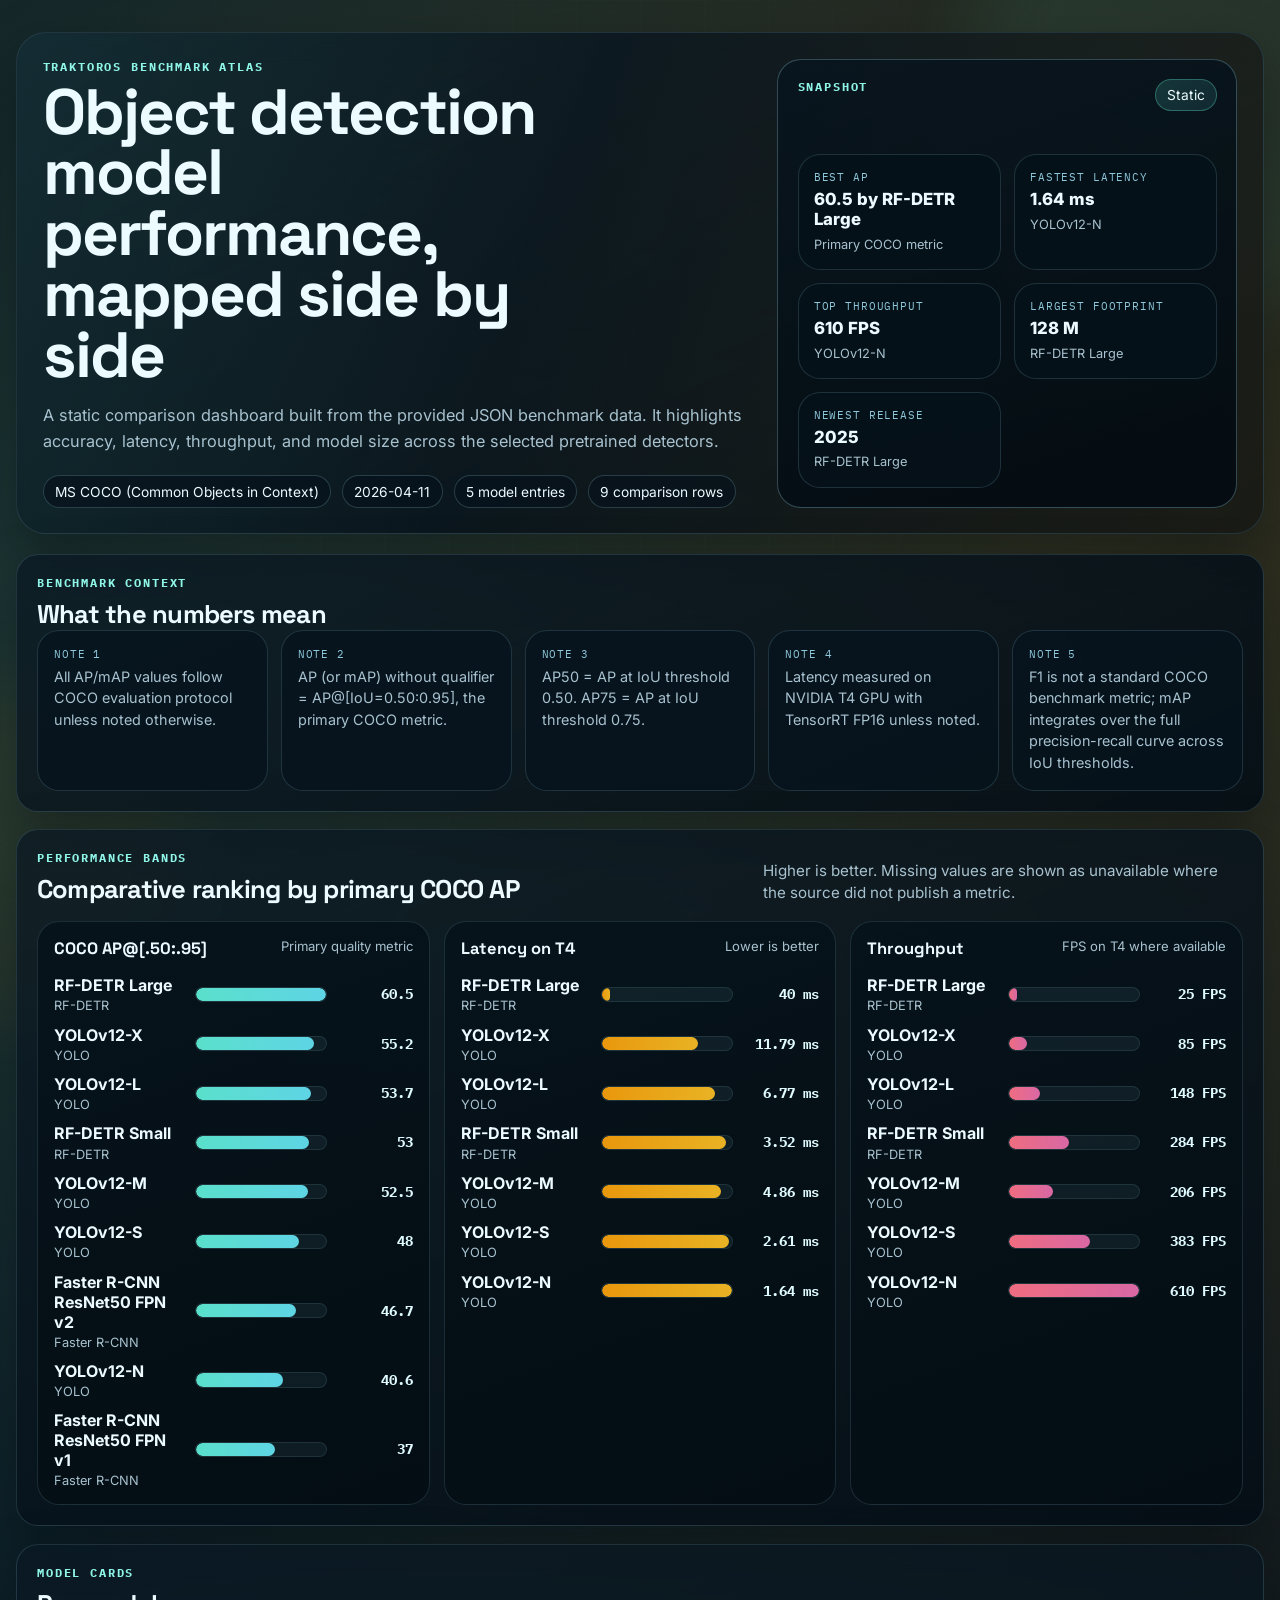
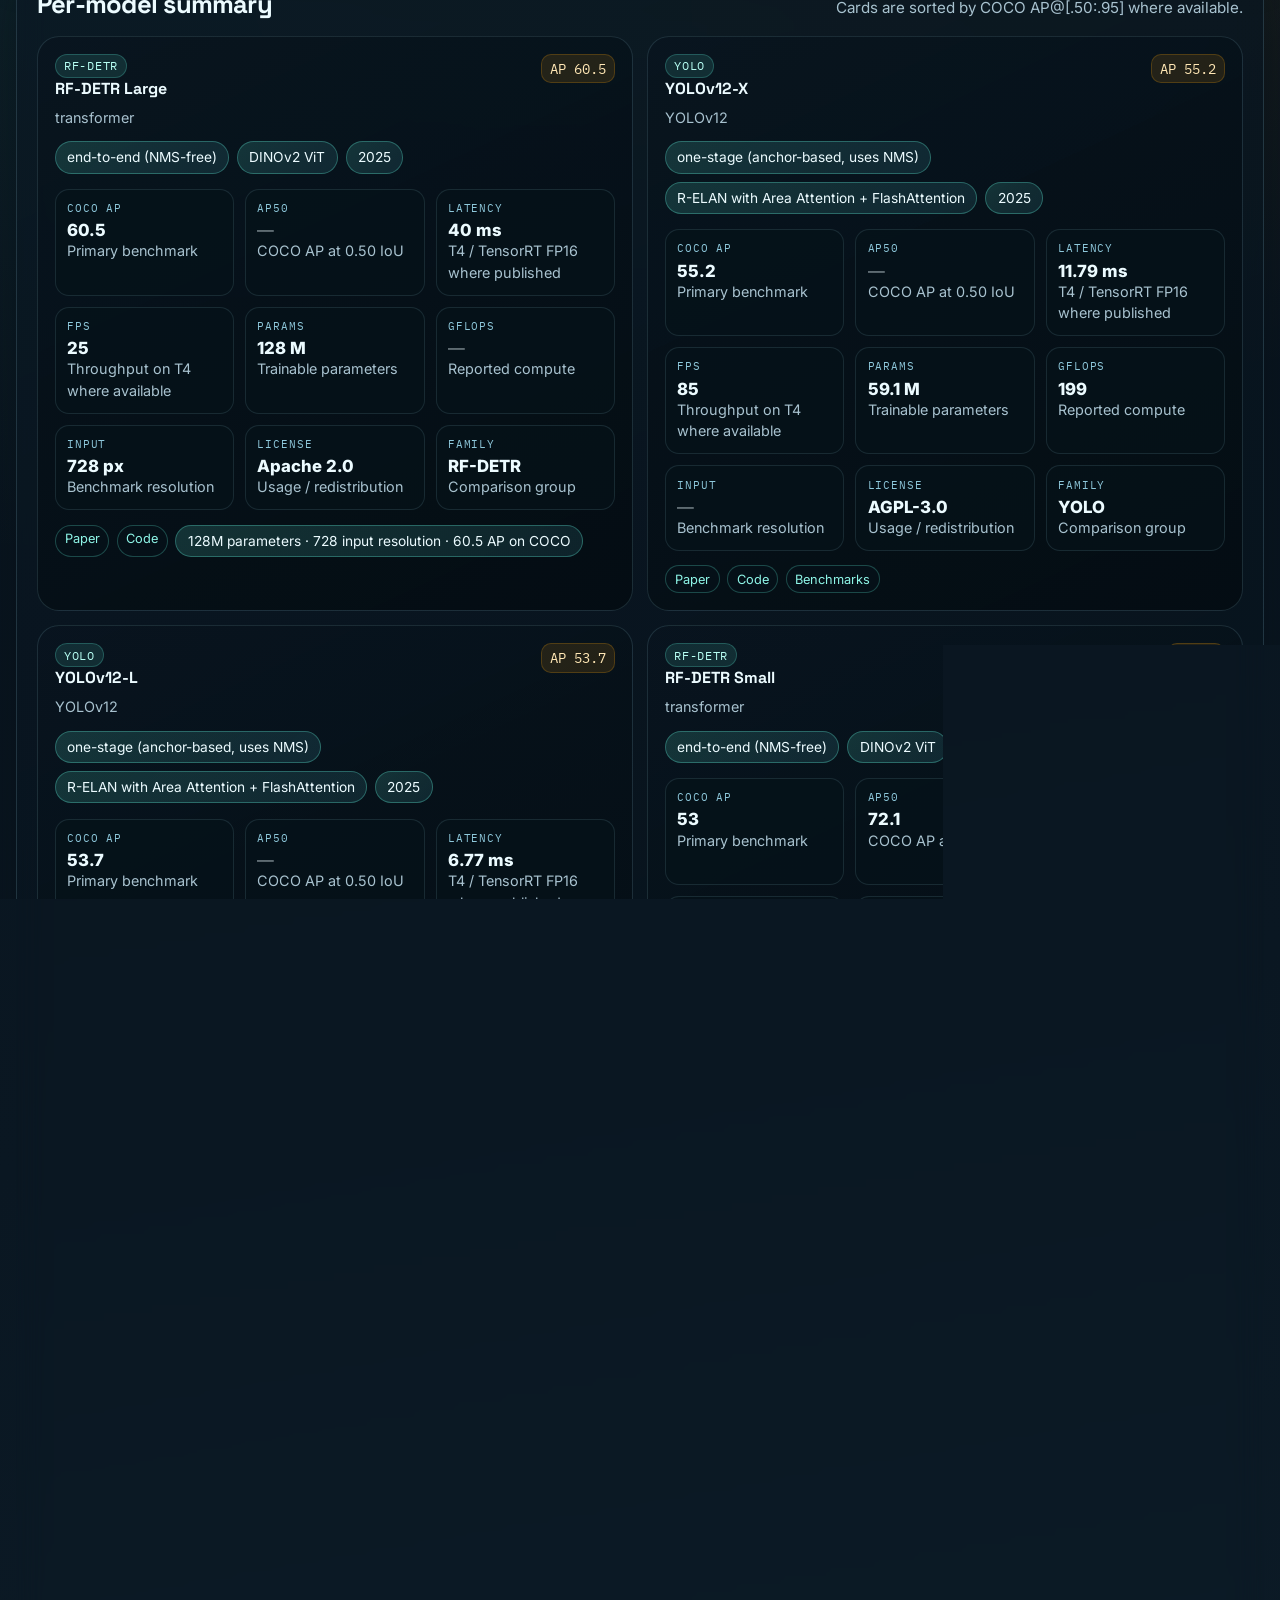
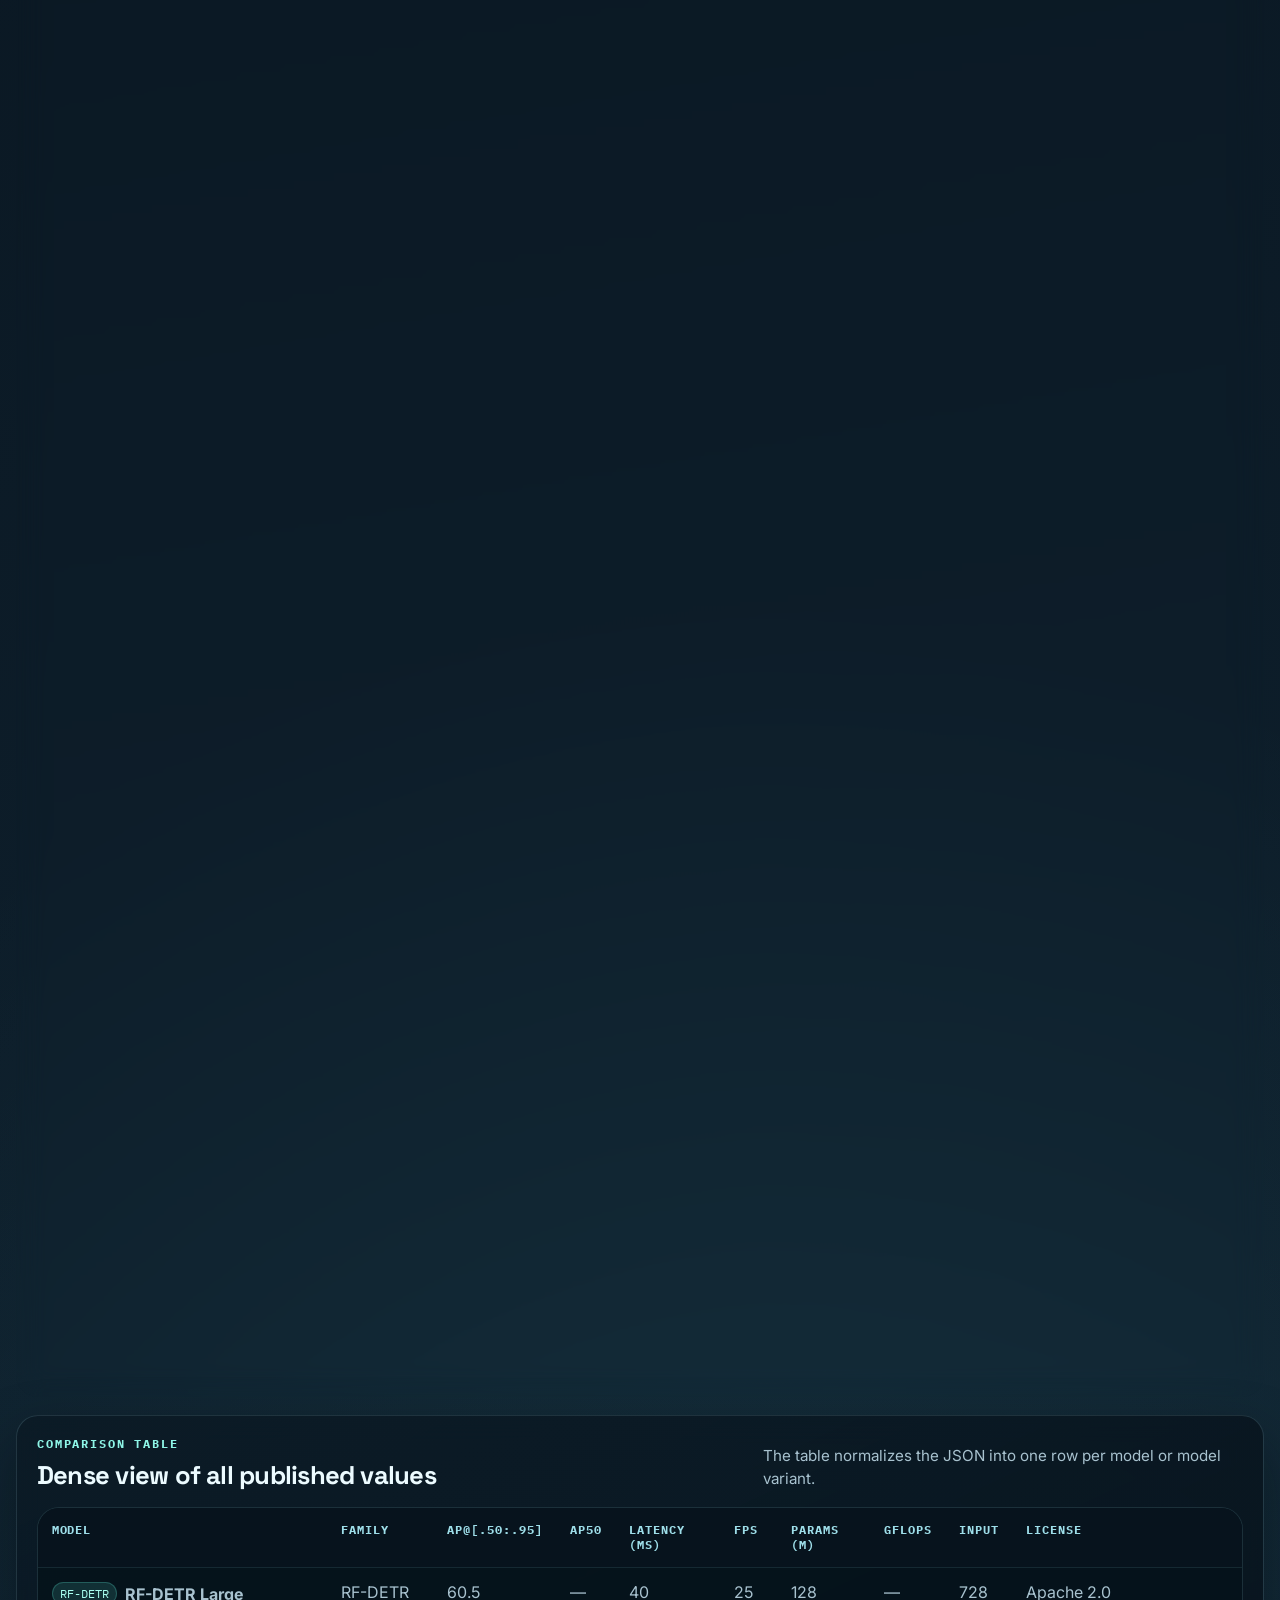
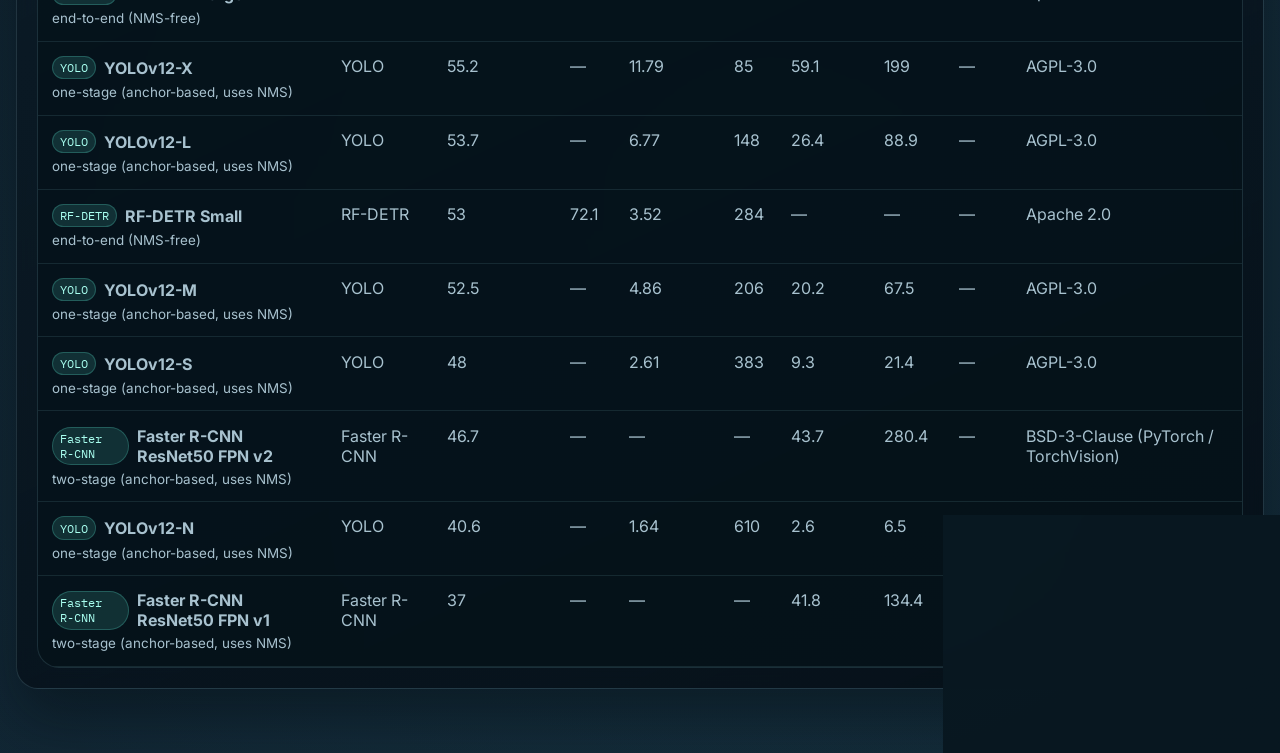
==== frontend/model-comparison/index.html @ 59cdbcd0 "Model overview" ====
<!DOCTYPE html>
<html lang="en">
<head>
    <meta charset="UTF-8">
    <meta name="viewport" content="width=device-width, initial-scale=1.0">
    <title>TraktorOS Model Comparison</title>
    <link rel="preconnect" href="https://fonts.googleapis.com">
    <link rel="preconnect" href="https://fonts.gstatic.com" crossorigin>
    <link href="https://fonts.googleapis.com/css2?family=Inter:wght@400;500;600;700;800&family=Space+Grotesk:wght@500;700&family=IBM+Plex+Mono:wght@400;500;600&display=swap" rel="stylesheet">
    <link rel="stylesheet" href="style.css">
</head>
<body>
    <div class="background-grid" aria-hidden="true"></div>
    <div class="orb orb-a" aria-hidden="true"></div>
    <div class="orb orb-b" aria-hidden="true"></div>

    <main class="shell">
        <section class="hero">
            <div class="hero-copy">
                <p class="eyebrow">TraktorOS benchmark atlas</p>
                <h1>Object detection model performance, mapped side by side</h1>
                <p class="lead">
                    A static comparison dashboard built from the provided JSON benchmark data.
                    It highlights accuracy, latency, throughput, and model size across the selected pretrained detectors.
                </p>
                <div class="hero-meta" id="heroMeta"></div>
            </div>
            <aside class="hero-panel">
                <div class="hero-panel-header">
                    <span class="panel-kicker">Snapshot</span>
                    <span class="panel-badge">Static</span>
                </div>
                <div class="snapshot-grid" id="snapshotGrid"></div>
            </aside>
        </section>

        <section class="section-card section-intro">
            <div class="section-header">
                <div>
                    <p class="section-kicker">Benchmark context</p>
                    <h2>What the numbers mean</h2>
                </div>
            </div>
            <div class="notes-grid" id="notesGrid"></div>
        </section>

        <section class="section-card">
            <div class="section-header compact">
                <div>
                    <p class="section-kicker">Performance bands</p>
                    <h2>Comparative ranking by primary COCO AP</h2>
                </div>
                <p class="section-subtitle">Higher is better. Missing values are shown as unavailable where the source did not publish a metric.</p>
            </div>
            <div class="chart-stack">
                <div class="chart-card">
                    <div class="chart-header">
                        <h3>COCO AP@[.50:.95]</h3>
                        <span class="chart-caption">Primary quality metric</span>
                    </div>
                    <div id="apChart" class="bar-chart"></div>
                </div>
                <div class="chart-card">
                    <div class="chart-header">
                        <h3>Latency on T4</h3>
                        <span class="chart-caption">Lower is better</span>
                    </div>
                    <div id="latencyChart" class="bar-chart"></div>
                </div>
                <div class="chart-card">
                    <div class="chart-header">
                        <h3>Throughput</h3>
                        <span class="chart-caption">FPS on T4 where available</span>
                    </div>
                    <div id="fpsChart" class="bar-chart"></div>
                </div>
            </div>
        </section>

        <section class="section-card">
            <div class="section-header compact">
                <div>
                    <p class="section-kicker">Model cards</p>
                    <h2>Per-model summary</h2>
                </div>
                <p class="section-subtitle">Cards are sorted by COCO AP@[.50:.95] where available.</p>
            </div>
            <div id="modelCards" class="cards-grid"></div>
        </section>

        <section class="section-card">
            <div class="section-header compact">
                <div>
                    <p class="section-kicker">Comparison table</p>
                    <h2>Dense view of all published values</h2>
                </div>
                <p class="section-subtitle">The table normalizes the JSON into one row per model or model variant.</p>
            </div>
            <div class="table-wrap">
                <table class="comparison-table">
                    <thead>
                        <tr>
                            <th>Model</th>
                            <th>Family</th>
                            <th>AP@[.50:.95]</th>
                            <th>AP50</th>
                            <th>Latency (ms)</th>
                            <th>FPS</th>
                            <th>Params (M)</th>
                            <th>GFLOPs</th>
                            <th>Input</th>
                            <th>License</th>
                        </tr>
                    </thead>
                    <tbody id="comparisonTableBody"></tbody>
                </table>
            </div>
        </section>
    </main>

    <script src="data.js"></script>
    <script src="app.js"></script>
</body>
</html>
---- frontend/model-comparison/style.css ----
@import url('https://fonts.googleapis.com/css2?family=Inter:wght@400;500;600;700;800&family=Space+Grotesk:wght@500;700&family=IBM+Plex+Mono:wght@400;500;600&display=swap');

:root {
    --bg-0: #071019;
    --bg-1: #0a1722;
    --bg-2: #102432;
    --panel: rgba(10, 23, 33, 0.78);
    --panel-strong: rgba(7, 17, 26, 0.94);
    --line: rgba(143, 200, 214, 0.18);
    --line-strong: rgba(143, 200, 214, 0.32);
    --text: #ecfbff;
    --muted: #a8c2cf;
    --accent: #5eead4;
    --accent-2: #f59e0b;
    --accent-3: #67e8f9;
    --warn: #fbbf24;
    --danger: #fb7185;
    --good: #34d399;
    --shadow: 0 28px 60px rgba(1, 7, 12, 0.42);
}

* {
    box-sizing: border-box;
}

html,
body {
    min-height: 100%;
}

body {
    margin: 0;
    color: var(--text);
    font-family: 'Inter', sans-serif;
    background:
        radial-gradient(circle at 12% 12%, rgba(94, 234, 212, 0.16), transparent 30%),
        radial-gradient(circle at 85% 10%, rgba(245, 158, 11, 0.18), transparent 28%),
        radial-gradient(circle at 60% 90%, rgba(103, 232, 249, 0.08), transparent 24%),
        linear-gradient(170deg, var(--bg-0) 0%, var(--bg-1) 48%, var(--bg-2) 100%);
    overflow-x: hidden;
}

.background-grid {
    position: fixed;
    inset: 0;
    pointer-events: none;
    opacity: 0.18;
    background-image:
        linear-gradient(rgba(143, 200, 214, 0.14) 1px, transparent 1px),
        linear-gradient(90deg, rgba(143, 200, 214, 0.14) 1px, transparent 1px);
    background-size: 64px 64px;
    mask-image: radial-gradient(circle at center, black 30%, transparent 100%);
}

.orb {
    position: fixed;
    border-radius: 999px;
    filter: blur(40px);
    opacity: 0.38;
    pointer-events: none;
    animation: drift 14s ease-in-out infinite;
}

.orb-a {
    width: 28rem;
    height: 28rem;
    top: -8rem;
    right: -8rem;
    background: rgba(94, 234, 212, 0.22);
}

.orb-b {
    width: 22rem;
    height: 22rem;
    bottom: -8rem;
    left: -10rem;
    background: rgba(245, 158, 11, 0.18);
    animation-delay: -4s;
}

.shell {
    width: min(1600px, calc(100% - 2rem));
    margin: 0 auto;
    padding: 2rem 0 4rem;
    position: relative;
    z-index: 1;
}

.hero,
.section-card {
    border: 1px solid var(--line);
    background: linear-gradient(155deg, rgba(10, 24, 35, 0.74), rgba(5, 14, 22, 0.92));
    box-shadow: var(--shadow);
    backdrop-filter: blur(14px);
}

.hero {
    display: grid;
    grid-template-columns: 1.4fr 0.9fr;
    gap: 1.2rem;
    padding: 1.6rem;
    border-radius: 30px;
    overflow: hidden;
    margin-bottom: 1.2rem;
}

.hero::before {
    content: '';
    position: absolute;
    inset: 0;
    background: linear-gradient(110deg, rgba(94, 234, 212, 0.08), transparent 42%, rgba(245, 158, 11, 0.08));
    pointer-events: none;
}

.hero-copy,
.hero-panel {
    position: relative;
    z-index: 1;
}

.eyebrow,
.section-kicker,
.panel-kicker {
    margin: 0 0 0.5rem;
    text-transform: uppercase;
    letter-spacing: 0.16em;
    font-family: 'IBM Plex Mono', monospace;
    font-size: 0.72rem;
    color: #8ef5e7;
    font-weight: 700;
}

.hero h1,
.section-header h2 {
    margin: 0;
    font-family: 'Space Grotesk', sans-serif;
    letter-spacing: -0.03em;
}

.hero h1 {
    max-width: 14ch;
    font-size: clamp(2.6rem, 5vw, 5rem);
    line-height: 0.95;
}

.lead,
.section-subtitle,
.card-muted,
.table-wrap td,
.table-wrap th {
    color: var(--muted);
}

.lead {
    max-width: 70ch;
    margin: 1rem 0 0;
    line-height: 1.6;
    font-size: 1.02rem;
}

.hero-meta {
    display: flex;
    flex-wrap: wrap;
    gap: 0.7rem;
    margin-top: 1.35rem;
}

.meta-chip,
.panel-badge,
.metric-chip,
.table-pill {
    display: inline-flex;
    align-items: center;
    gap: 0.4rem;
    padding: 0.45rem 0.7rem;
    border-radius: 999px;
    border: 1px solid rgba(143, 200, 214, 0.24);
    background: rgba(8, 19, 28, 0.72);
    color: var(--text);
    font-size: 0.86rem;
}

.panel-badge,
.table-pill {
    background: linear-gradient(135deg, rgba(94, 234, 212, 0.16), rgba(103, 232, 249, 0.1));
    border-color: rgba(94, 234, 212, 0.32);
}

.hero-panel {
    display: flex;
    flex-direction: column;
    justify-content: space-between;
    gap: 1rem;
    padding: 1.2rem;
    border-radius: 24px;
    background: linear-gradient(160deg, rgba(8, 21, 31, 0.82), rgba(4, 12, 18, 0.94));
    border: 1px solid var(--line-strong);
}

.hero-panel-header,
.section-header,
.chart-header {
    display: flex;
    align-items: flex-start;
    justify-content: space-between;
    gap: 1rem;
}

.snapshot-grid {
    display: grid;
    grid-template-columns: repeat(2, minmax(0, 1fr));
    gap: 0.8rem;
}

.snapshot-card,
.note-card,
.chart-card,
.model-card,
.table-wrap,
.section-card {
    border-radius: 22px;
}

.snapshot-card {
    padding: 0.95rem;
    background: rgba(6, 18, 26, 0.8);
    border: 1px solid rgba(143, 200, 214, 0.18);
}

.snapshot-label,
.metric-label,
.small-label {
    display: block;
    font-family: 'IBM Plex Mono', monospace;
    text-transform: uppercase;
    letter-spacing: 0.08em;
    color: #8ec8db;
    font-size: 0.67rem;
    margin-bottom: 0.32rem;
}

.snapshot-value,
.metric-value {
    font-size: 1.05rem;
    font-weight: 800;
    line-height: 1.2;
}

.snapshot-note {
    display: block;
    margin-top: 0.4rem;
    color: var(--muted);
    font-size: 0.8rem;
    line-height: 1.4;
}

.section-card {
    padding: 1.25rem;
    margin-top: 1.1rem;
}

.section-header.compact {
    align-items: end;
}

.section-header h2 {
    font-size: clamp(1.4rem, 2vw, 2rem);
}

.section-subtitle {
    margin: 0;
    max-width: 48ch;
    line-height: 1.5;
    font-size: 0.95rem;
}

.notes-grid {
    display: grid;
    grid-template-columns: repeat(5, minmax(0, 1fr));
    gap: 0.8rem;
}

.note-card {
    padding: 1rem;
    background: rgba(7, 20, 30, 0.82);
    border: 1px solid rgba(143, 200, 214, 0.18);
}

.note-card h3,
.model-card h3 {
    margin: 0 0 0.5rem;
    font-family: 'Space Grotesk', sans-serif;
    font-size: 1rem;
}

.note-card p,
.model-card p,
.model-metric .metric-note {
    margin: 0;
    color: var(--muted);
    line-height: 1.5;
    font-size: 0.9rem;
}

.chart-stack {
    display: grid;
    grid-template-columns: repeat(3, minmax(0, 1fr));
    gap: 0.85rem;
    margin-top: 1rem;
}

.chart-card {
    padding: 1rem;
    background: linear-gradient(160deg, rgba(7, 19, 27, 0.9), rgba(4, 14, 20, 0.94));
    border: 1px solid rgba(143, 200, 214, 0.16);
}

.chart-header h3 {
    margin: 0;
    font-size: 1.03rem;
    font-family: 'Space Grotesk', sans-serif;
}

.chart-caption {
    color: var(--muted);
    font-size: 0.82rem;
}

.bar-chart {
    display: grid;
    gap: 0.7rem;
    margin-top: 1rem;
}

.bar-row {
    display: grid;
    grid-template-columns: minmax(8rem, 1.5fr) minmax(0, 3fr) auto;
    gap: 0.8rem;
    align-items: center;
}

.bar-label {
    display: flex;
    flex-direction: column;
    gap: 0.2rem;
}

.bar-name {
    font-weight: 700;
    line-height: 1.25;
}

.bar-sub {
    font-size: 0.8rem;
    color: var(--muted);
}

.bar-track {
    position: relative;
    height: 0.95rem;
    border-radius: 999px;
    background: rgba(143, 200, 214, 0.08);
    overflow: hidden;
    border: 1px solid rgba(143, 200, 214, 0.12);
}

.bar-fill {
    position: absolute;
    inset: 0 auto 0 0;
    border-radius: inherit;
    background: linear-gradient(90deg, rgba(94, 234, 212, 0.95), rgba(103, 232, 249, 0.9));
}

.bar-fill.alt {
    background: linear-gradient(90deg, rgba(245, 158, 11, 0.95), rgba(251, 191, 36, 0.92));
}

.bar-fill.danger {
    background: linear-gradient(90deg, rgba(251, 113, 133, 0.95), rgba(244, 114, 182, 0.88));
}

.bar-value {
    min-width: 4.6rem;
    text-align: right;
    font-weight: 700;
    font-family: 'IBM Plex Mono', monospace;
    font-size: 0.86rem;
    color: #dffbff;
}

.cards-grid {
    display: grid;
    grid-template-columns: repeat(2, minmax(0, 1fr));
    gap: 0.9rem;
    margin-top: 1rem;
}

.model-card {
    padding: 1.05rem;
    background: linear-gradient(155deg, rgba(9, 21, 31, 0.84), rgba(4, 13, 19, 0.96));
    border: 1px solid rgba(143, 200, 214, 0.16);
}

.model-topline {
    display: flex;
    justify-content: space-between;
    gap: 1rem;
    align-items: start;
}

.model-family {
    display: inline-flex;
    align-items: center;
    gap: 0.4rem;
    padding: 0.22rem 0.52rem;
    border-radius: 999px;
    background: rgba(94, 234, 212, 0.12);
    color: #b7fff4;
    border: 1px solid rgba(94, 234, 212, 0.24);
    font-size: 0.72rem;
    font-family: 'IBM Plex Mono', monospace;
    text-transform: uppercase;
    letter-spacing: 0.06em;
}

.model-score {
    font-family: 'IBM Plex Mono', monospace;
    font-size: 0.88rem;
    padding: 0.3rem 0.5rem;
    border-radius: 10px;
    background: rgba(245, 158, 11, 0.12);
    border: 1px solid rgba(245, 158, 11, 0.22);
    color: #ffe7b5;
}

.model-tag-row {
    display: flex;
    flex-wrap: wrap;
    gap: 0.5rem;
    margin-top: 0.8rem;
}

.metric-grid {
    display: grid;
    grid-template-columns: repeat(3, minmax(0, 1fr));
    gap: 0.7rem;
    margin-top: 0.95rem;
}

.model-metric {
    padding: 0.7rem;
    border-radius: 14px;
    border: 1px solid rgba(143, 200, 214, 0.14);
    background: rgba(6, 18, 26, 0.72);
}

.metric-value.missing {
    color: rgba(236, 251, 255, 0.42);
    font-weight: 600;
}

.metric-note {
    display: block;
    margin-top: 0.28rem;
    font-size: 0.76rem;
}

.sources {
    display: flex;
    flex-wrap: wrap;
    gap: 0.45rem;
    margin-top: 0.9rem;
}

.source-link {
    color: #8ef5e7;
    text-decoration: none;
    font-size: 0.8rem;
    padding: 0.35rem 0.55rem;
    border-radius: 999px;
    border: 1px solid rgba(94, 234, 212, 0.26);
    background: rgba(6, 18, 26, 0.75);
}

.source-link:hover {
    border-color: rgba(94, 234, 212, 0.5);
    background: rgba(94, 234, 212, 0.12);
}

.table-wrap {
    overflow: auto;
    border: 1px solid rgba(143, 200, 214, 0.16);
    background: rgba(6, 18, 26, 0.78);
    margin-top: 1rem;
}

.comparison-table {
    width: 100%;
    border-collapse: collapse;
    min-width: 1080px;
}

.comparison-table th,
.comparison-table td {
    text-align: left;
    padding: 0.9rem 0.85rem;
    border-bottom: 1px solid rgba(143, 200, 214, 0.12);
    vertical-align: top;
}

.comparison-table th {
    position: sticky;
    top: 0;
    background: rgba(8, 20, 30, 0.98);
    font-family: 'IBM Plex Mono', monospace;
    font-size: 0.74rem;
    text-transform: uppercase;
    letter-spacing: 0.08em;
    color: #9edee9;
    z-index: 1;
}

.row-top {
    display: flex;
    align-items: center;
    gap: 0.5rem;
    margin-bottom: 0.3rem;
}

.model-badge {
    display: inline-flex;
    align-items: center;
    justify-content: center;
    min-width: 2.3rem;
    padding: 0.2rem 0.45rem;
    border-radius: 999px;
    background: rgba(94, 234, 212, 0.14);
    color: #a9fff0;
    border: 1px solid rgba(94, 234, 212, 0.24);
    font-family: 'IBM Plex Mono', monospace;
    font-size: 0.72rem;
}

.cell-small {
    font-size: 0.84rem;
    color: var(--muted);
}

.compare-pill {
    display: inline-flex;
    padding: 0.3rem 0.45rem;
    border-radius: 10px;
    background: rgba(143, 200, 214, 0.1);
    border: 1px solid rgba(143, 200, 214, 0.14);
    font-family: 'IBM Plex Mono', monospace;
    font-size: 0.8rem;
}

.empty-state {
    color: var(--muted);
    padding: 0.75rem 0;
}

@keyframes drift {
    0% {
        transform: translate3d(0, 0, 0);
    }
    50% {
        transform: translate3d(0, -18px, 0);
    }
    100% {
        transform: translate3d(0, 0, 0);
    }
}

@media (max-width: 1180px) {
    .hero,
    .chart-stack,
    .notes-grid,
    .cards-grid,
    .metric-grid {
        grid-template-columns: 1fr;
    }

    .hero h1 {
        max-width: none;
    }
}

@media (max-width: 720px) {
    .shell {
        width: min(100% - 1rem, 1600px);
        padding-top: 1rem;
    }

    .hero,
    .section-card {
        border-radius: 22px;
    }

    .bar-row {
        grid-template-columns: 1fr;
        gap: 0.35rem;
    }

    .bar-value {
        text-align: left;
    }
}
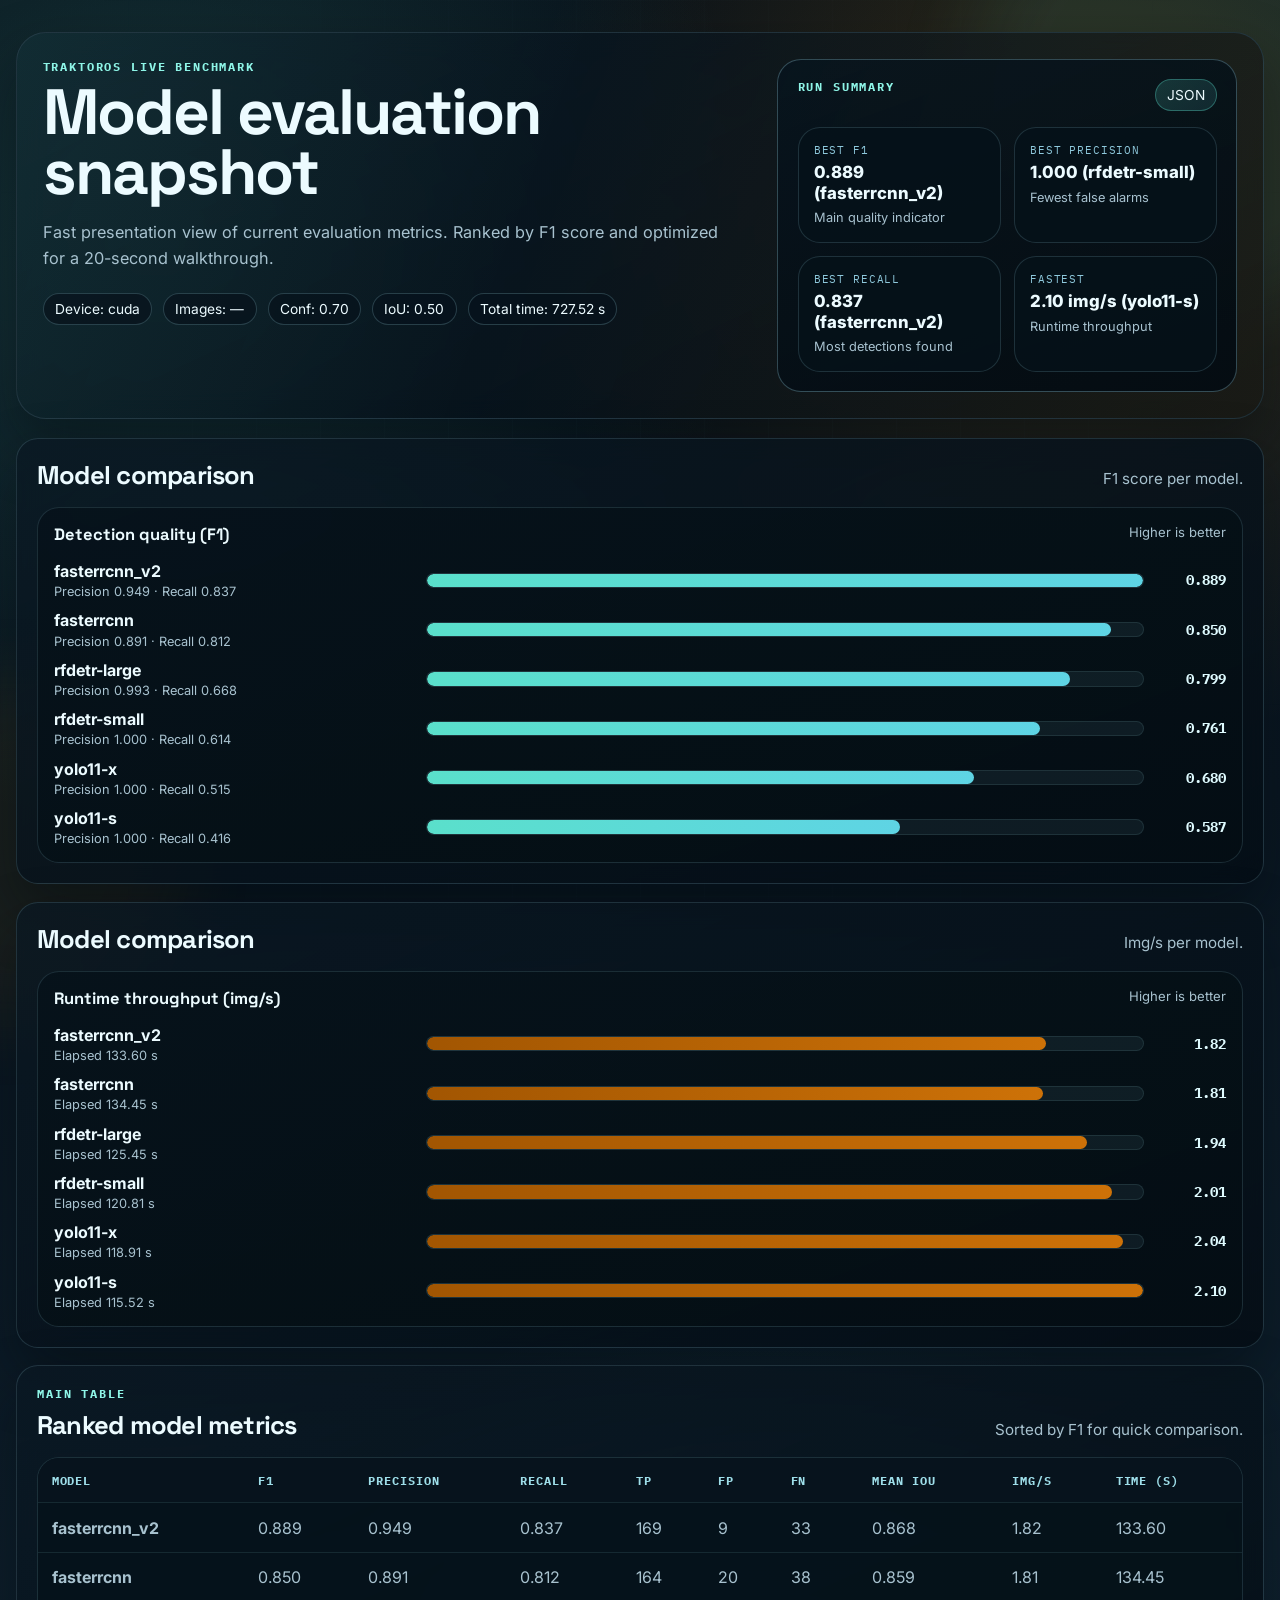
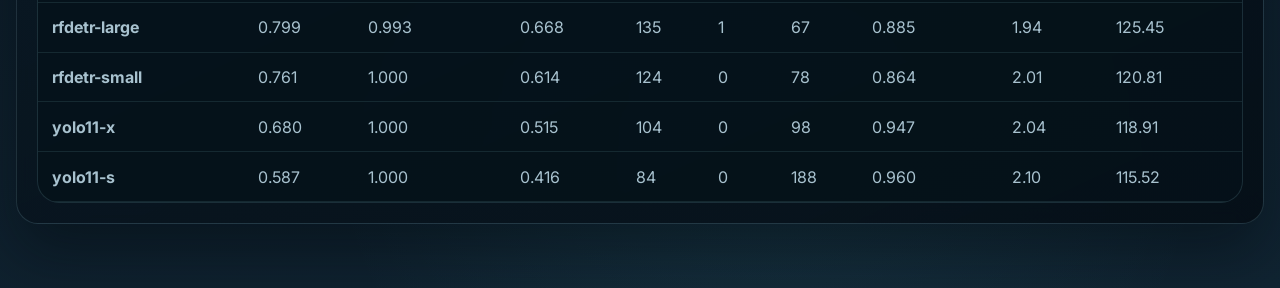
==== commit 8be8cd02: "Final eval" ====
--- a/frontend/model-comparison/index.html
+++ b/frontend/model-comparison/index.html
@@ -3,7 +3,7 @@
 <head>
     <meta charset="UTF-8">
     <meta name="viewport" content="width=device-width, initial-scale=1.0">
-    <title>TraktorOS Model Comparison</title>
+    <title>TraktorOS Model Eval Results</title>
     <link rel="preconnect" href="https://fonts.googleapis.com">
     <link rel="preconnect" href="https://fonts.gstatic.com" crossorigin>
     <link href="https://fonts.googleapis.com/css2?family=Inter:wght@400;500;600;700;800&family=Space+Grotesk:wght@500;700&family=IBM+Plex+Mono:wght@400;500;600&display=swap" rel="stylesheet">
@@ -17,62 +17,37 @@
     <main class="shell">
         <section class="hero">
             <div class="hero-copy">
-                <p class="eyebrow">TraktorOS benchmark atlas</p>
-                <h1>Object detection model performance, mapped side by side</h1>
+                <p class="eyebrow">TraktorOS live benchmark</p>
+                <h1>Model evaluation snapshot</h1>
                 <p class="lead">
-                    A static comparison dashboard built from the provided JSON benchmark data.
-                    It highlights accuracy, latency, throughput, and model size across the selected pretrained detectors.
+                    Fast presentation view of current evaluation metrics.
+                    Ranked by F1 score and optimized for a 20-second walkthrough.
                 </p>
                 <div class="hero-meta" id="heroMeta"></div>
             </div>
             <aside class="hero-panel">
                 <div class="hero-panel-header">
-                    <span class="panel-kicker">Snapshot</span>
-                    <span class="panel-badge">Static</span>
+                    <span class="panel-kicker">Run summary</span>
+                    <span class="panel-badge">JSON</span>
                 </div>
                 <div class="snapshot-grid" id="snapshotGrid"></div>
             </aside>
         </section>
 
-        <section class="section-card section-intro">
-            <div class="section-header">
-                <div>
-                    <p class="section-kicker">Benchmark context</p>
-                    <h2>What the numbers mean</h2>
-                </div>
-            </div>
-            <div class="notes-grid" id="notesGrid"></div>
-        </section>
-
         <section class="section-card">
             <div class="section-header compact">
                 <div>
-                    <p class="section-kicker">Performance bands</p>
-                    <h2>Comparative ranking by primary COCO AP</h2>
+                    <h2>Model comparison</h2>
                 </div>
-                <p class="section-subtitle">Higher is better. Missing values are shown as unavailable where the source did not publish a metric.</p>
+                <p class="section-subtitle">F1 score per model.</p>
             </div>
-            <div class="chart-stack">
+            <div class="chart-stack single-chart">
                 <div class="chart-card">
                     <div class="chart-header">
-                        <h3>COCO AP@[.50:.95]</h3>
-                        <span class="chart-caption">Primary quality metric</span>
+                        <h3>Detection quality (F1)</h3>
+                        <span class="chart-caption">Higher is better</span>
                     </div>
-                    <div id="apChart" class="bar-chart"></div>
-                </div>
-                <div class="chart-card">
-                    <div class="chart-header">
-                        <h3>Latency on T4</h3>
-                        <span class="chart-caption">Lower is better</span>
-                    </div>
-                    <div id="latencyChart" class="bar-chart"></div>
-                </div>
-                <div class="chart-card">
-                    <div class="chart-header">
-                        <h3>Throughput</h3>
-                        <span class="chart-caption">FPS on T4 where available</span>
-                    </div>
-                    <div id="fpsChart" class="bar-chart"></div>
+                    <div id="f1Chart" class="bar-chart"></div>
                 </div>
             </div>
         </section>
@@ -80,36 +55,43 @@
         <section class="section-card">
             <div class="section-header compact">
                 <div>
-                    <p class="section-kicker">Model cards</p>
-                    <h2>Per-model summary</h2>
+                    <h2>Model comparison</h2>
                 </div>
-                <p class="section-subtitle">Cards are sorted by COCO AP@[.50:.95] where available.</p>
+                <p class="section-subtitle">Img/s per model.</p>
             </div>
-            <div id="modelCards" class="cards-grid"></div>
+            <div class="chart-stack single-chart">
+                <div class="chart-card">
+                    <div class="chart-header">
+                        <h3>Runtime throughput (img/s)</h3>
+                        <span class="chart-caption">Higher is better</span>
+                    </div>
+                    <div id="imgPerSecChart" class="bar-chart"></div>
+                </div>
+            </div>
         </section>
 
         <section class="section-card">
             <div class="section-header compact">
                 <div>
-                    <p class="section-kicker">Comparison table</p>
-                    <h2>Dense view of all published values</h2>
+                    <p class="section-kicker">Main table</p>
+                    <h2>Ranked model metrics</h2>
                 </div>
-                <p class="section-subtitle">The table normalizes the JSON into one row per model or model variant.</p>
+                <p class="section-subtitle">Sorted by F1 for quick comparison.</p>
             </div>
             <div class="table-wrap">
                 <table class="comparison-table">
                     <thead>
                         <tr>
                             <th>Model</th>
-                            <th>Family</th>
-                            <th>AP@[.50:.95]</th>
-                            <th>AP50</th>
-                            <th>Latency (ms)</th>
-                            <th>FPS</th>
-                            <th>Params (M)</th>
-                            <th>GFLOPs</th>
-                            <th>Input</th>
-                            <th>License</th>
+                            <th>F1</th>
+                            <th>Precision</th>
+                            <th>Recall</th>
+                            <th>TP</th>
+                            <th>FP</th>
+                            <th>FN</th>
+                            <th>Mean IoU</th>
+                            <th>Img/s</th>
+                            <th>Time (s)</th>
                         </tr>
                     </thead>
                     <tbody id="comparisonTableBody"></tbody>
@@ -118,7 +100,6 @@
         </section>
     </main>
 
-    <script src="data.js"></script>
     <script src="app.js"></script>
 </body>
 </html>
--- a/frontend/model-comparison/style.css
+++ b/frontend/model-comparison/style.css
@@ -309,6 +309,14 @@
     margin-top: 1rem;
 }
 
+.chart-stack.single-chart {
+    grid-template-columns: 1fr;
+}
+
+.chart-stack.two-charts {
+    grid-template-columns: 1fr;
+}
+
 .chart-card {
     padding: 1rem;
     background: linear-gradient(160deg, rgba(7, 19, 27, 0.9), rgba(4, 14, 20, 0.94));
@@ -364,6 +372,27 @@
     border: 1px solid rgba(143, 200, 214, 0.12);
 }
 
+.bar-metrics {
+    display: grid;
+    gap: 0.45rem;
+}
+
+.bar-duo {
+    display: grid;
+    grid-template-columns: auto minmax(0, 1fr) auto;
+    gap: 0.6rem;
+    align-items: center;
+}
+
+.bar-mini-label {
+    width: 3.2rem;
+    font-family: 'IBM Plex Mono', monospace;
+    text-transform: uppercase;
+    letter-spacing: 0.06em;
+    font-size: 0.72rem;
+    color: #9edee9;
+}
+
 .bar-fill {
     position: absolute;
     inset: 0 auto 0 0;
@@ -372,7 +401,7 @@
 }
 
 .bar-fill.alt {
-    background: linear-gradient(90deg, rgba(245, 158, 11, 0.95), rgba(251, 191, 36, 0.92));
+    background: linear-gradient(90deg, rgba(168, 88, 0, 0.96), rgba(217, 119, 6, 0.94));
 }
 
 .bar-fill.danger {
@@ -380,7 +409,7 @@
 }
 
 .bar-value {
-    min-width: 4.6rem;
+    min-width: 4.3rem;
     text-align: right;
     font-weight: 700;
     font-family: 'IBM Plex Mono', monospace;
@@ -603,6 +632,15 @@
         gap: 0.35rem;
     }
 
+    .bar-duo {
+        grid-template-columns: 1fr;
+        gap: 0.2rem;
+    }
+
+    .bar-mini-label {
+        width: auto;
+    }
+
     .bar-value {
         text-align: left;
     }
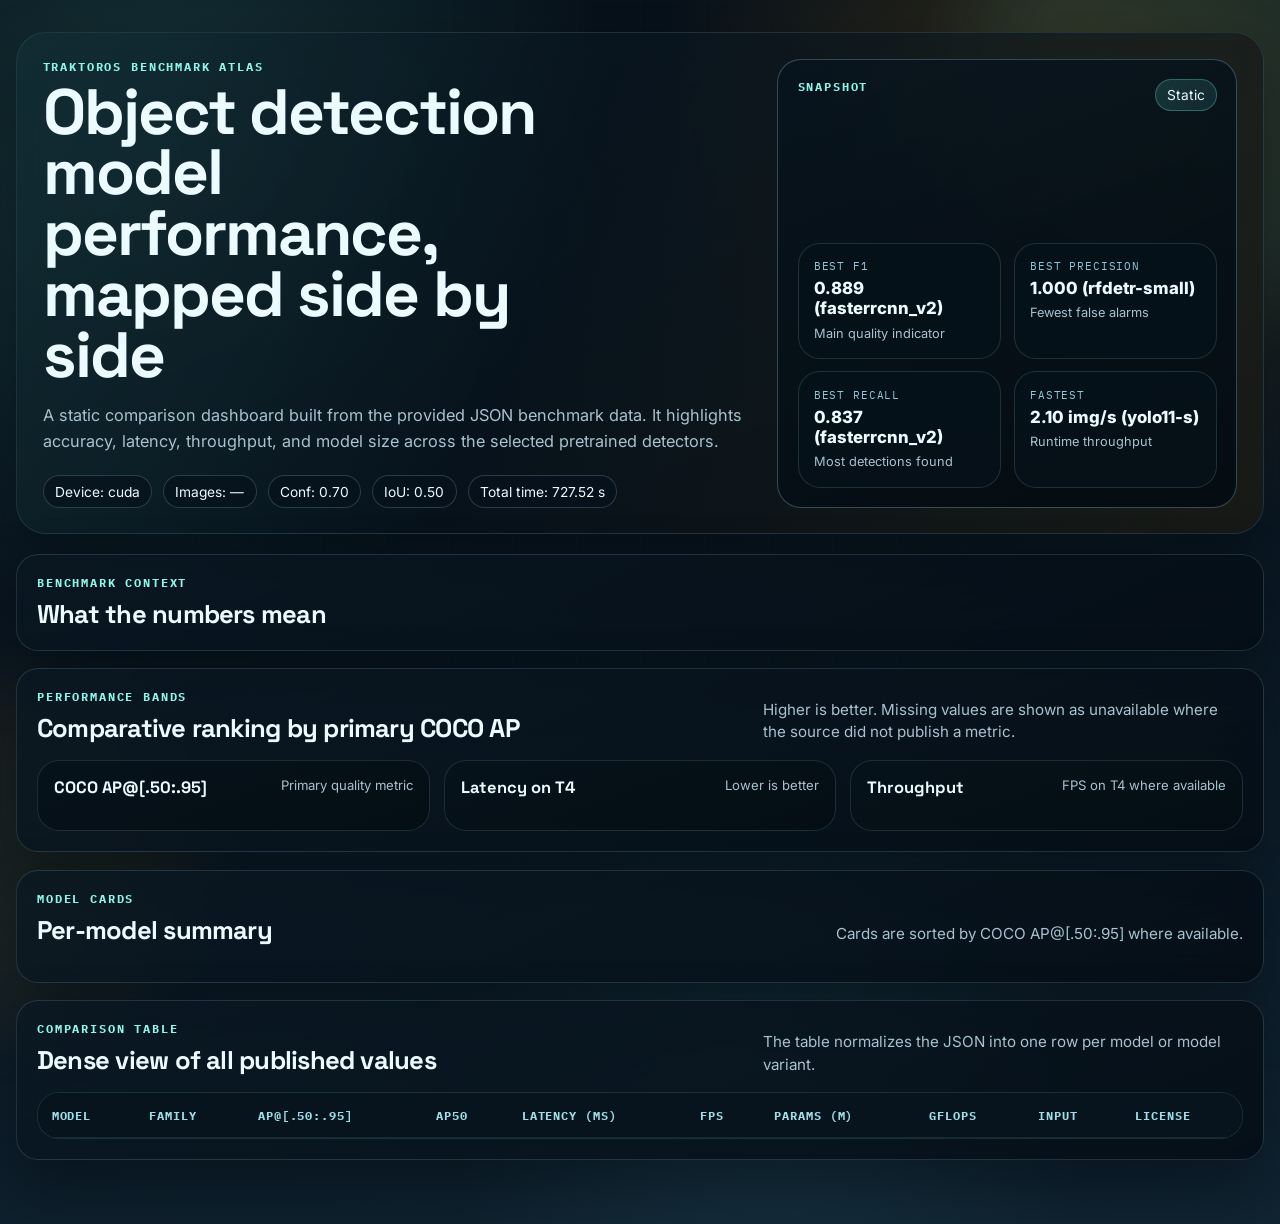
==== commit 0984fbc1: "rename to traktoros" ====
--- a/frontend/model-comparison/index.html
+++ b/frontend/model-comparison/index.html
@@ -3,7 +3,7 @@
 <head>
     <meta charset="UTF-8">
     <meta name="viewport" content="width=device-width, initial-scale=1.0">
-    <title>TraktorOS Model Eval Results</title>
+    <title>Traktoros Model Comparison</title>
     <link rel="preconnect" href="https://fonts.googleapis.com">
     <link rel="preconnect" href="https://fonts.gstatic.com" crossorigin>
     <link href="https://fonts.googleapis.com/css2?family=Inter:wght@400;500;600;700;800&family=Space+Grotesk:wght@500;700&family=IBM+Plex+Mono:wght@400;500;600&display=swap" rel="stylesheet">
@@ -17,37 +17,62 @@
     <main class="shell">
         <section class="hero">
             <div class="hero-copy">
-                <p class="eyebrow">TraktorOS live benchmark</p>
-                <h1>Model evaluation snapshot</h1>
+                <p class="eyebrow">Traktoros benchmark atlas</p>
+                <h1>Object detection model performance, mapped side by side</h1>
                 <p class="lead">
-                    Fast presentation view of current evaluation metrics.
-                    Ranked by F1 score and optimized for a 20-second walkthrough.
+                    A static comparison dashboard built from the provided JSON benchmark data.
+                    It highlights accuracy, latency, throughput, and model size across the selected pretrained detectors.
                 </p>
                 <div class="hero-meta" id="heroMeta"></div>
             </div>
             <aside class="hero-panel">
                 <div class="hero-panel-header">
-                    <span class="panel-kicker">Run summary</span>
-                    <span class="panel-badge">JSON</span>
+                    <span class="panel-kicker">Snapshot</span>
+                    <span class="panel-badge">Static</span>
                 </div>
                 <div class="snapshot-grid" id="snapshotGrid"></div>
             </aside>
         </section>
 
+        <section class="section-card section-intro">
+            <div class="section-header">
+                <div>
+                    <p class="section-kicker">Benchmark context</p>
+                    <h2>What the numbers mean</h2>
+                </div>
+            </div>
+            <div class="notes-grid" id="notesGrid"></div>
+        </section>
+
         <section class="section-card">
             <div class="section-header compact">
                 <div>
-                    <h2>Model comparison</h2>
+                    <p class="section-kicker">Performance bands</p>
+                    <h2>Comparative ranking by primary COCO AP</h2>
                 </div>
-                <p class="section-subtitle">F1 score per model.</p>
+                <p class="section-subtitle">Higher is better. Missing values are shown as unavailable where the source did not publish a metric.</p>
             </div>
-            <div class="chart-stack single-chart">
+            <div class="chart-stack">
                 <div class="chart-card">
                     <div class="chart-header">
-                        <h3>Detection quality (F1)</h3>
-                        <span class="chart-caption">Higher is better</span>
+                        <h3>COCO AP@[.50:.95]</h3>
+                        <span class="chart-caption">Primary quality metric</span>
                     </div>
-                    <div id="f1Chart" class="bar-chart"></div>
+                    <div id="apChart" class="bar-chart"></div>
+                </div>
+                <div class="chart-card">
+                    <div class="chart-header">
+                        <h3>Latency on T4</h3>
+                        <span class="chart-caption">Lower is better</span>
+                    </div>
+                    <div id="latencyChart" class="bar-chart"></div>
+                </div>
+                <div class="chart-card">
+                    <div class="chart-header">
+                        <h3>Throughput</h3>
+                        <span class="chart-caption">FPS on T4 where available</span>
+                    </div>
+                    <div id="fpsChart" class="bar-chart"></div>
                 </div>
             </div>
         </section>
@@ -55,43 +80,36 @@
         <section class="section-card">
             <div class="section-header compact">
                 <div>
-                    <h2>Model comparison</h2>
+                    <p class="section-kicker">Model cards</p>
+                    <h2>Per-model summary</h2>
                 </div>
-                <p class="section-subtitle">Img/s per model.</p>
+                <p class="section-subtitle">Cards are sorted by COCO AP@[.50:.95] where available.</p>
             </div>
-            <div class="chart-stack single-chart">
-                <div class="chart-card">
-                    <div class="chart-header">
-                        <h3>Runtime throughput (img/s)</h3>
-                        <span class="chart-caption">Higher is better</span>
-                    </div>
-                    <div id="imgPerSecChart" class="bar-chart"></div>
-                </div>
-            </div>
+            <div id="modelCards" class="cards-grid"></div>
         </section>
 
         <section class="section-card">
             <div class="section-header compact">
                 <div>
-                    <p class="section-kicker">Main table</p>
-                    <h2>Ranked model metrics</h2>
+                    <p class="section-kicker">Comparison table</p>
+                    <h2>Dense view of all published values</h2>
                 </div>
-                <p class="section-subtitle">Sorted by F1 for quick comparison.</p>
+                <p class="section-subtitle">The table normalizes the JSON into one row per model or model variant.</p>
             </div>
             <div class="table-wrap">
                 <table class="comparison-table">
                     <thead>
                         <tr>
                             <th>Model</th>
-                            <th>F1</th>
-                            <th>Precision</th>
-                            <th>Recall</th>
-                            <th>TP</th>
-                            <th>FP</th>
-                            <th>FN</th>
-                            <th>Mean IoU</th>
-                            <th>Img/s</th>
-                            <th>Time (s)</th>
+                            <th>Family</th>
+                            <th>AP@[.50:.95]</th>
+                            <th>AP50</th>
+                            <th>Latency (ms)</th>
+                            <th>FPS</th>
+                            <th>Params (M)</th>
+                            <th>GFLOPs</th>
+                            <th>Input</th>
+                            <th>License</th>
                         </tr>
                     </thead>
                     <tbody id="comparisonTableBody"></tbody>
@@ -100,6 +118,7 @@
         </section>
     </main>
 
+    <script src="data.js"></script>
     <script src="app.js"></script>
 </body>
 </html>
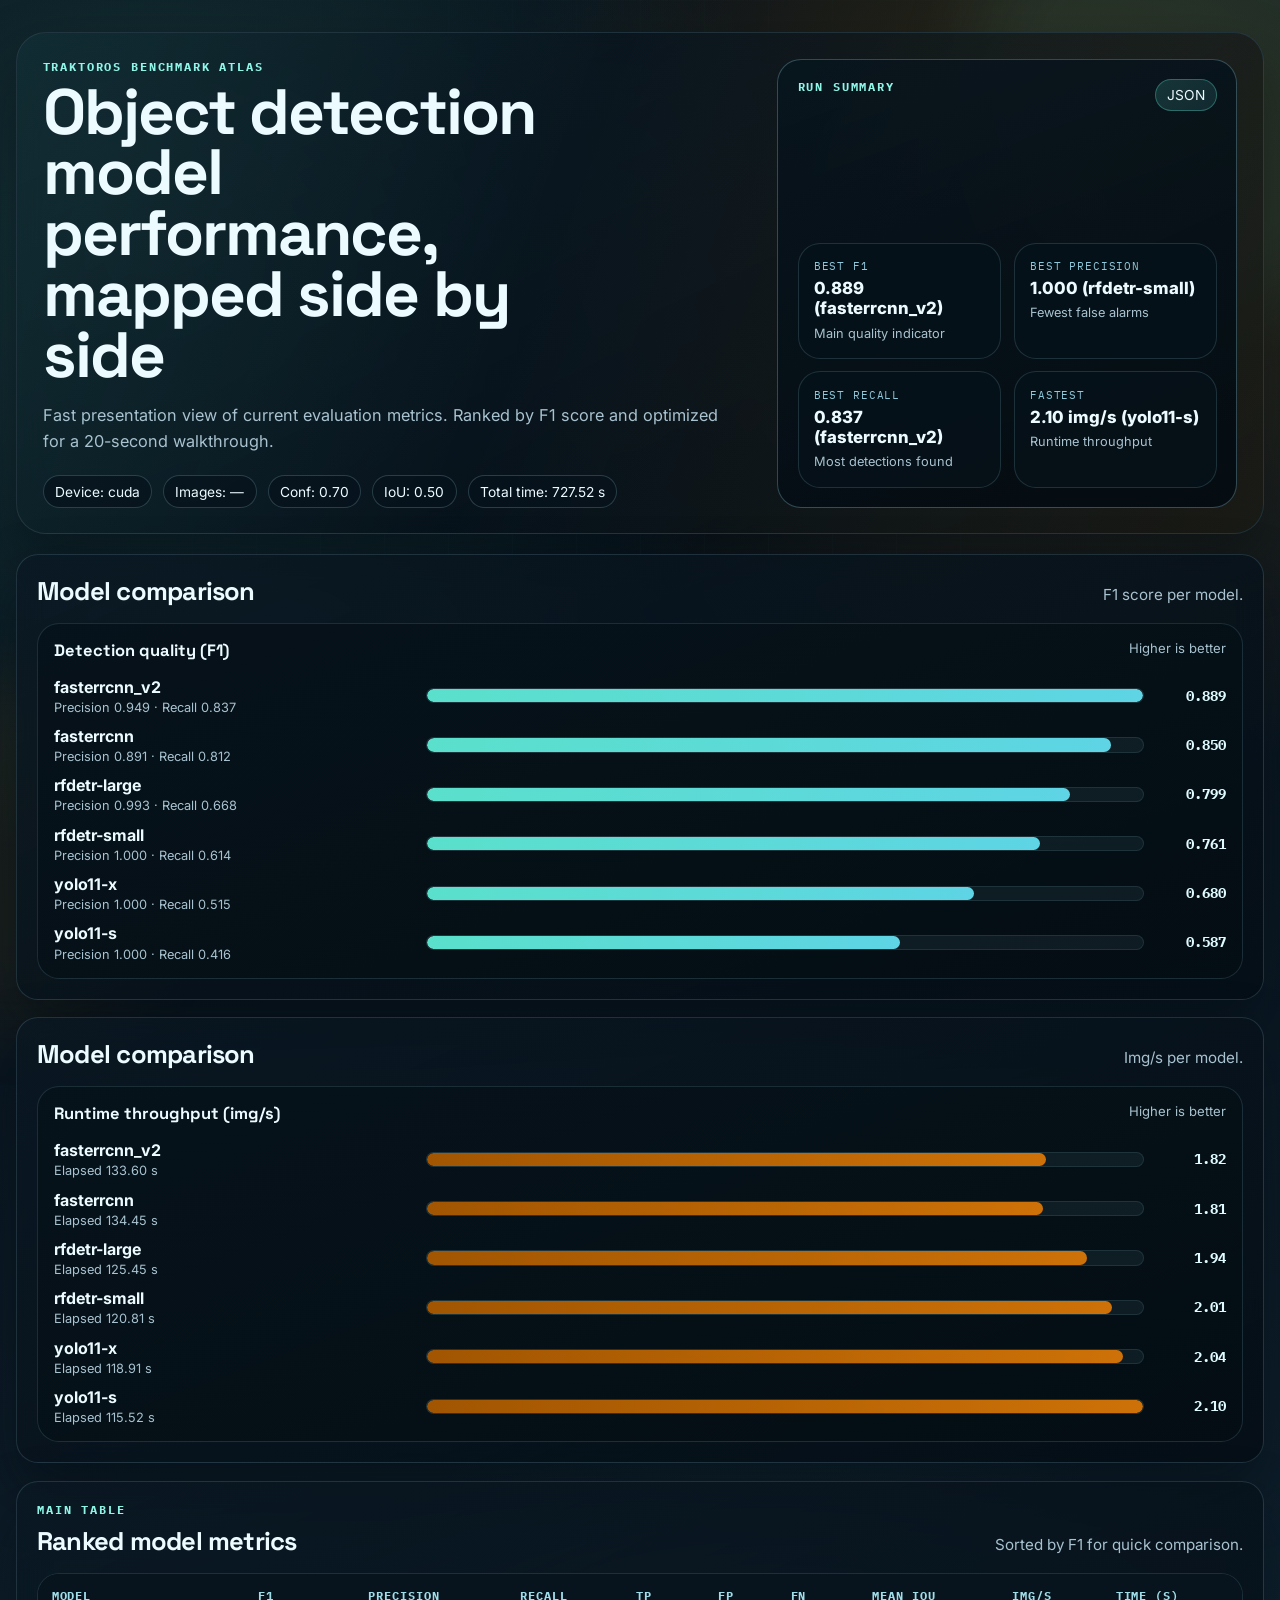
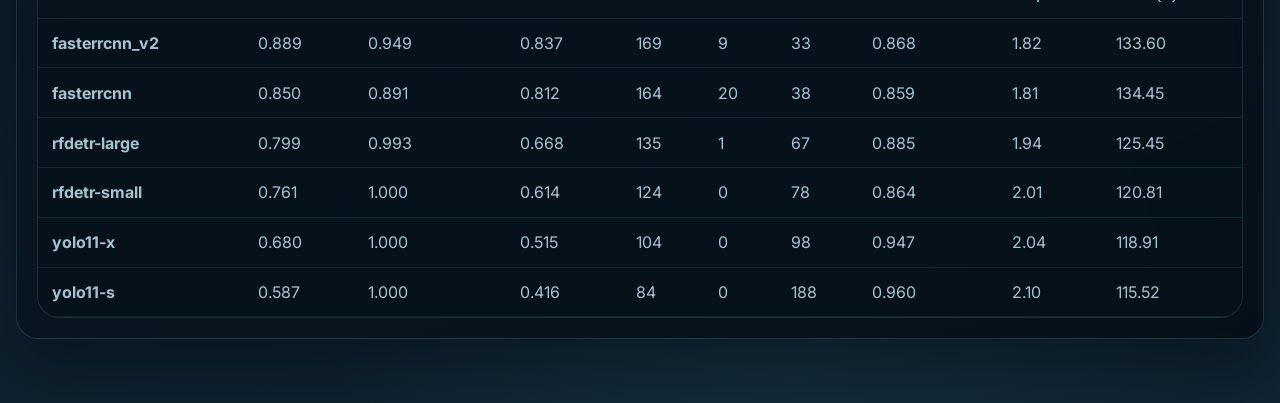
==== commit 79354bef: "merge writeup branch into main" ====
--- a/frontend/model-comparison/index.html
+++ b/frontend/model-comparison/index.html
@@ -20,59 +20,34 @@
                 <p class="eyebrow">Traktoros benchmark atlas</p>
                 <h1>Object detection model performance, mapped side by side</h1>
                 <p class="lead">
-                    A static comparison dashboard built from the provided JSON benchmark data.
-                    It highlights accuracy, latency, throughput, and model size across the selected pretrained detectors.
+                    Fast presentation view of current evaluation metrics.
+                    Ranked by F1 score and optimized for a 20-second walkthrough.
                 </p>
                 <div class="hero-meta" id="heroMeta"></div>
             </div>
             <aside class="hero-panel">
                 <div class="hero-panel-header">
-                    <span class="panel-kicker">Snapshot</span>
-                    <span class="panel-badge">Static</span>
+                    <span class="panel-kicker">Run summary</span>
+                    <span class="panel-badge">JSON</span>
                 </div>
                 <div class="snapshot-grid" id="snapshotGrid"></div>
             </aside>
         </section>
 
-        <section class="section-card section-intro">
-            <div class="section-header">
-                <div>
-                    <p class="section-kicker">Benchmark context</p>
-                    <h2>What the numbers mean</h2>
-                </div>
-            </div>
-            <div class="notes-grid" id="notesGrid"></div>
-        </section>
-
         <section class="section-card">
             <div class="section-header compact">
                 <div>
-                    <p class="section-kicker">Performance bands</p>
-                    <h2>Comparative ranking by primary COCO AP</h2>
+                    <h2>Model comparison</h2>
                 </div>
-                <p class="section-subtitle">Higher is better. Missing values are shown as unavailable where the source did not publish a metric.</p>
+                <p class="section-subtitle">F1 score per model.</p>
             </div>
-            <div class="chart-stack">
+            <div class="chart-stack single-chart">
                 <div class="chart-card">
                     <div class="chart-header">
-                        <h3>COCO AP@[.50:.95]</h3>
-                        <span class="chart-caption">Primary quality metric</span>
+                        <h3>Detection quality (F1)</h3>
+                        <span class="chart-caption">Higher is better</span>
                     </div>
-                    <div id="apChart" class="bar-chart"></div>
-                </div>
-                <div class="chart-card">
-                    <div class="chart-header">
-                        <h3>Latency on T4</h3>
-                        <span class="chart-caption">Lower is better</span>
-                    </div>
-                    <div id="latencyChart" class="bar-chart"></div>
-                </div>
-                <div class="chart-card">
-                    <div class="chart-header">
-                        <h3>Throughput</h3>
-                        <span class="chart-caption">FPS on T4 where available</span>
-                    </div>
-                    <div id="fpsChart" class="bar-chart"></div>
+                    <div id="f1Chart" class="bar-chart"></div>
                 </div>
             </div>
         </section>
@@ -80,36 +55,43 @@
         <section class="section-card">
             <div class="section-header compact">
                 <div>
-                    <p class="section-kicker">Model cards</p>
-                    <h2>Per-model summary</h2>
+                    <h2>Model comparison</h2>
                 </div>
-                <p class="section-subtitle">Cards are sorted by COCO AP@[.50:.95] where available.</p>
+                <p class="section-subtitle">Img/s per model.</p>
             </div>
-            <div id="modelCards" class="cards-grid"></div>
+            <div class="chart-stack single-chart">
+                <div class="chart-card">
+                    <div class="chart-header">
+                        <h3>Runtime throughput (img/s)</h3>
+                        <span class="chart-caption">Higher is better</span>
+                    </div>
+                    <div id="imgPerSecChart" class="bar-chart"></div>
+                </div>
+            </div>
         </section>
 
         <section class="section-card">
             <div class="section-header compact">
                 <div>
-                    <p class="section-kicker">Comparison table</p>
-                    <h2>Dense view of all published values</h2>
+                    <p class="section-kicker">Main table</p>
+                    <h2>Ranked model metrics</h2>
                 </div>
-                <p class="section-subtitle">The table normalizes the JSON into one row per model or model variant.</p>
+                <p class="section-subtitle">Sorted by F1 for quick comparison.</p>
             </div>
             <div class="table-wrap">
                 <table class="comparison-table">
                     <thead>
                         <tr>
                             <th>Model</th>
-                            <th>Family</th>
-                            <th>AP@[.50:.95]</th>
-                            <th>AP50</th>
-                            <th>Latency (ms)</th>
-                            <th>FPS</th>
-                            <th>Params (M)</th>
-                            <th>GFLOPs</th>
-                            <th>Input</th>
-                            <th>License</th>
+                            <th>F1</th>
+                            <th>Precision</th>
+                            <th>Recall</th>
+                            <th>TP</th>
+                            <th>FP</th>
+                            <th>FN</th>
+                            <th>Mean IoU</th>
+                            <th>Img/s</th>
+                            <th>Time (s)</th>
                         </tr>
                     </thead>
                     <tbody id="comparisonTableBody"></tbody>
@@ -118,7 +100,6 @@
         </section>
     </main>
 
-    <script src="data.js"></script>
     <script src="app.js"></script>
 </body>
 </html>
